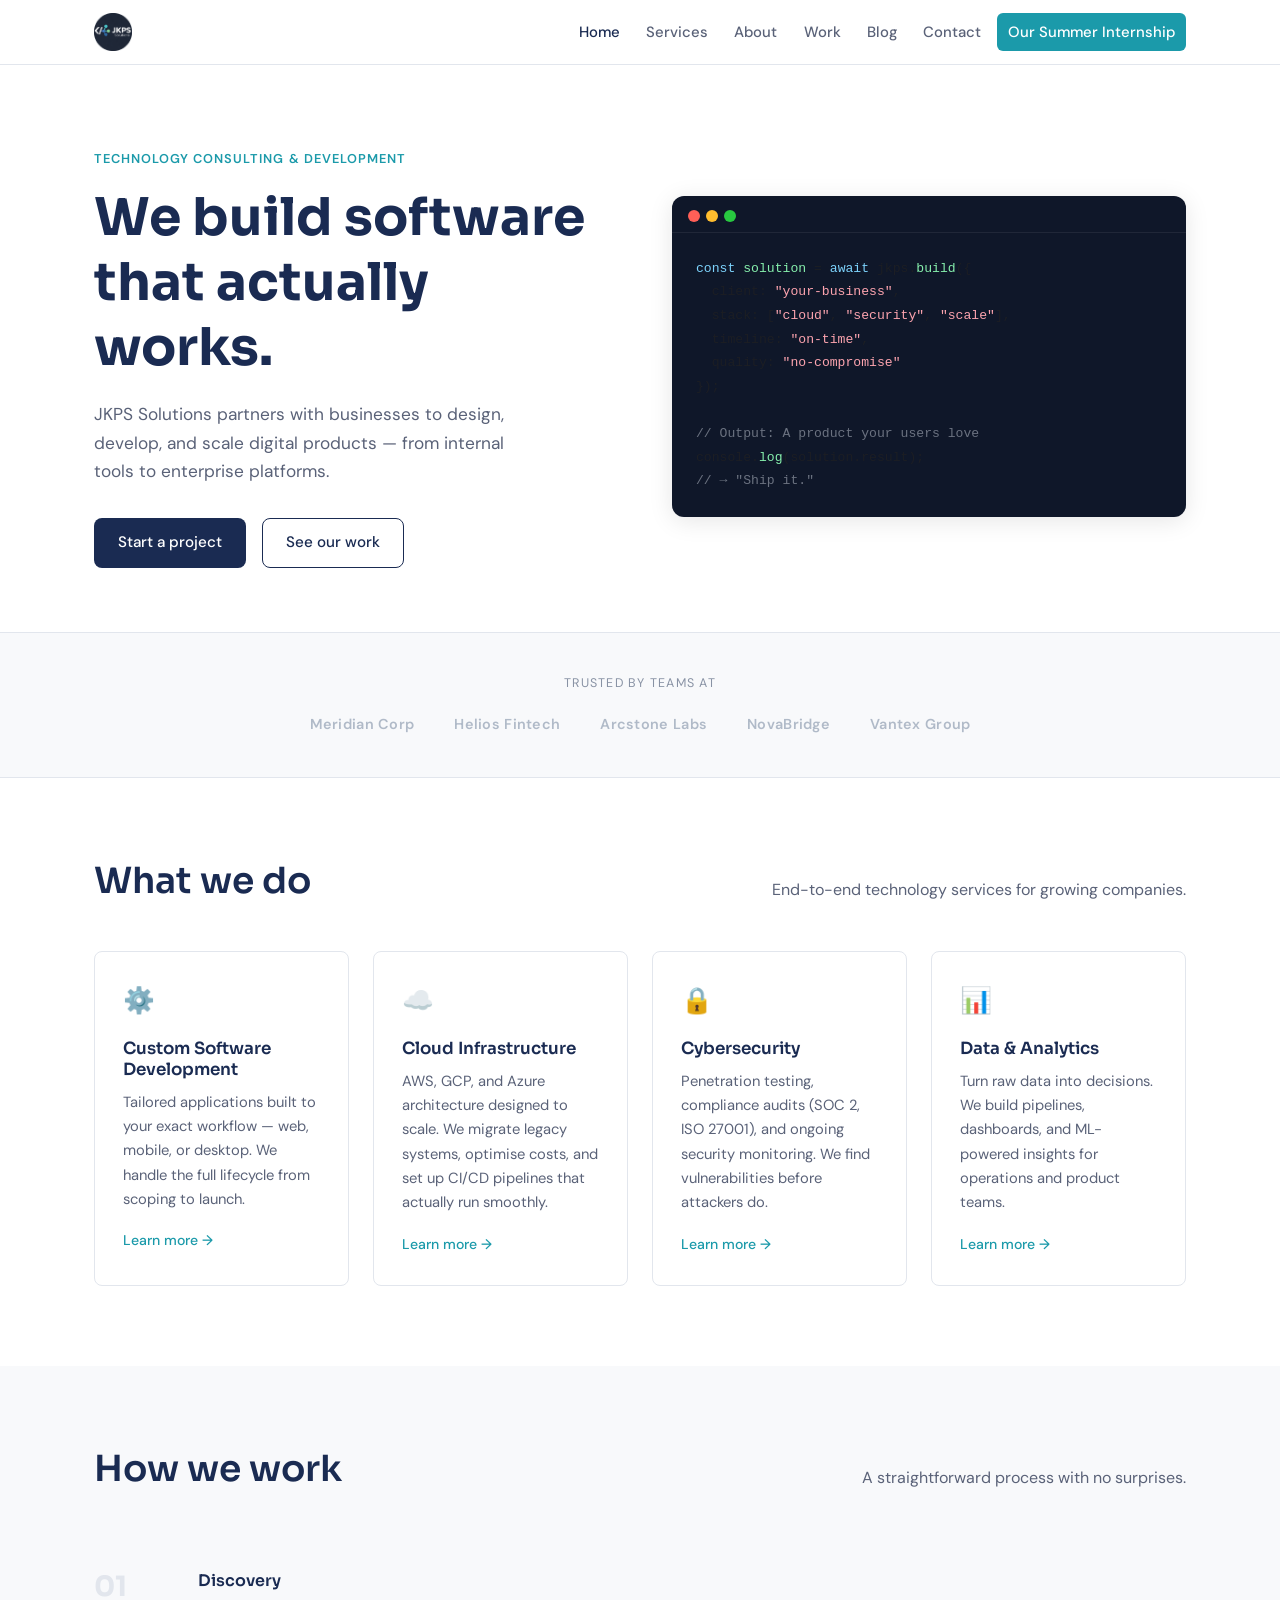
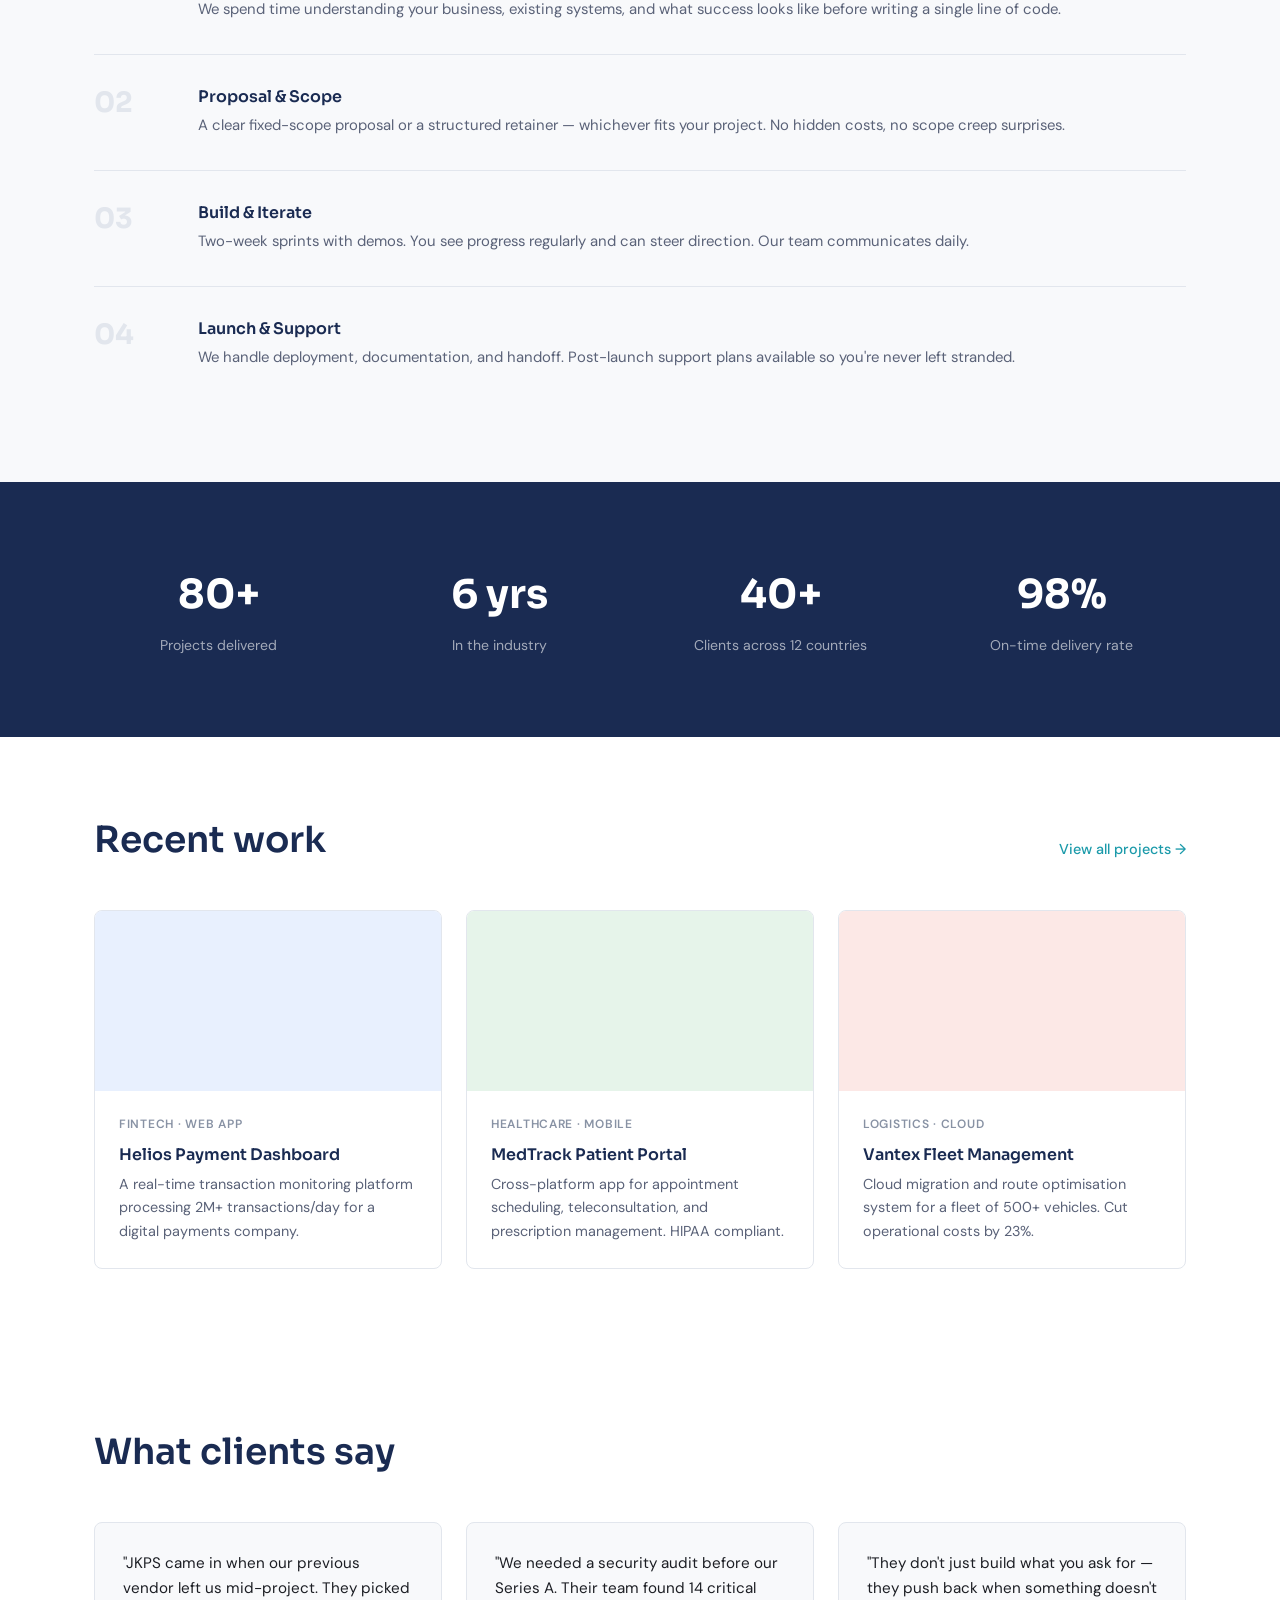
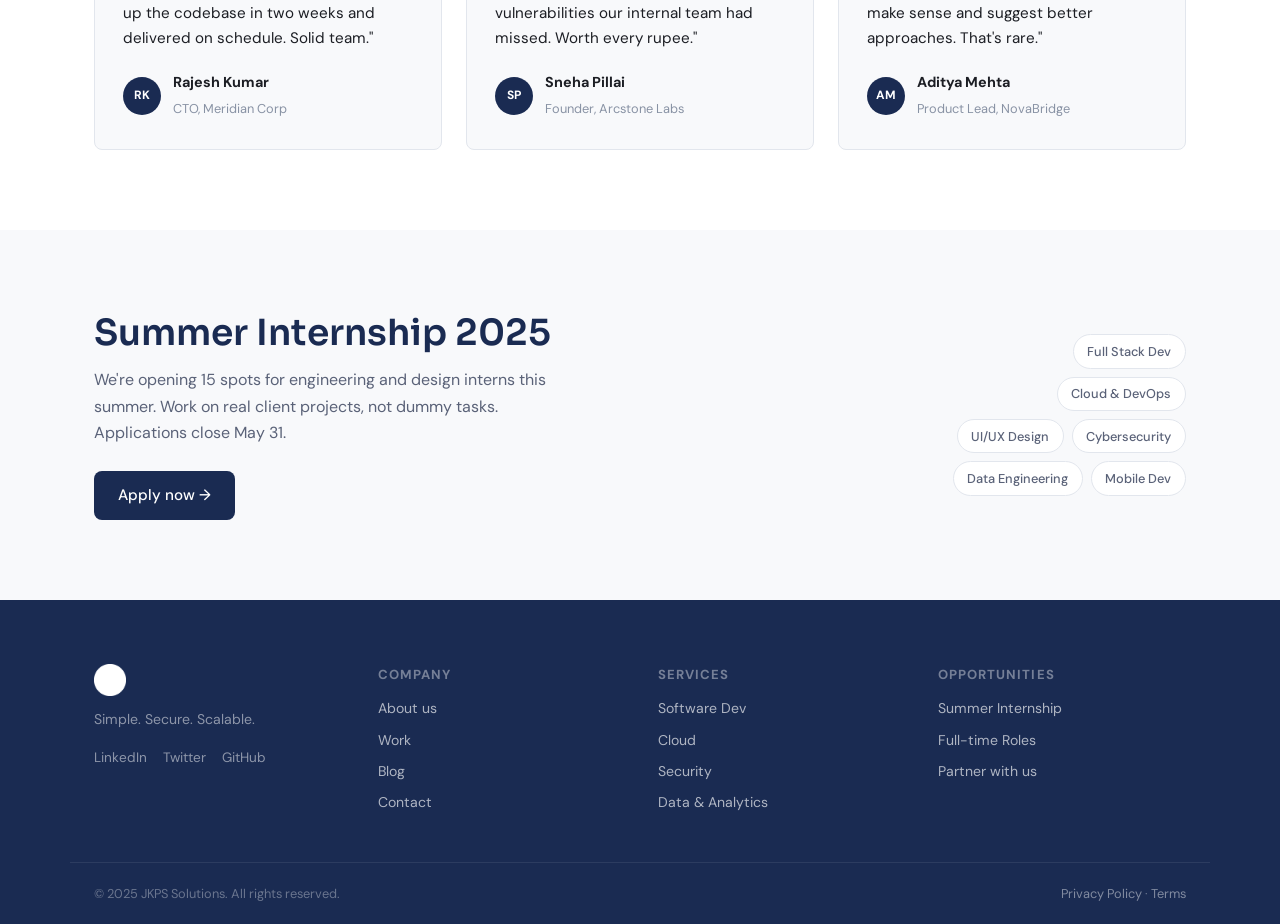
==== index.html @ 593d7657 "Initial commit" ====
<!DOCTYPE html>
<html lang="en">
<head>
  <meta charset="UTF-8" />
  <meta name="viewport" content="width=device-width, initial-scale=1.0"/>
  <title>JKPS Solutions – Simple. Secure. Scalable.</title>
  <meta name="description" content="JKPS Solutions delivers enterprise software, cloud infrastructure, and cybersecurity services for modern businesses."/>
  <link rel="stylesheet" href="css/style.css"/>
  <link rel="preconnect" href="https://fonts.googleapis.com"/>
  <link href="https://fonts.googleapis.com/css2?family=DM+Sans:wght@300;400;500;600&family=Sora:wght@400;600;700&display=swap" rel="stylesheet"/>
</head>
<body>

<!-- NAV -->
<header class="navbar" id="navbar">
  <div class="container nav-inner">
    <a href="index.html" class="logo">
      <img src="assets/logo.png" alt="JKPS Solutions" height="38"/>
    </a>
    <nav class="nav-links" id="navLinks">
      <a href="index.html" class="active">Home</a>
      <a href="services.html">Services</a>
      <a href="about.html">About</a>
      <a href="portfolio.html">Work</a>
      <a href="blog.html">Blog</a>
      <a href="contact.html">Contact</a>
      <a href="https://jkps-solution.onrender.com/" class="btn-internship" target="_blank">Our Summer Internship</a>
    </nav>
    <button class="hamburger" id="hamburger" aria-label="Toggle menu">
      <span></span><span></span><span></span>
    </button>
  </div>
</header>

<!-- HERO -->
<section class="hero">
  <div class="container hero-inner">
    <div class="hero-text">
      <span class="eyebrow">Technology Consulting &amp; Development</span>
      <h1>We build software<br/>that actually works.</h1>
      <p>JKPS Solutions partners with businesses to design, develop, and scale digital products — from internal tools to enterprise platforms.</p>
      <div class="hero-cta">
        <a href="contact.html" class="btn-primary">Start a project</a>
        <a href="portfolio.html" class="btn-ghost">See our work</a>
      </div>
    </div>
    <div class="hero-visual">
      <div class="code-block">
        <div class="cb-bar"><span></span><span></span><span></span></div>
        <pre><code><span class="kw">const</span> <span class="fn">solution</span> = <span class="kw">await</span> jkps.<span class="fn">build</span>({
  client: <span class="str">"your-business"</span>,
  stack: [<span class="str">"cloud"</span>, <span class="str">"security"</span>, <span class="str">"scale"</span>],
  timeline: <span class="str">"on-time"</span>,
  quality: <span class="str">"no-compromise"</span>
});

<span class="cm">// Output: A product your users love</span>
console.<span class="fn">log</span>(solution.result);
<span class="cm">// → "Ship it."</span></code></pre>
      </div>
    </div>
  </div>
</section>

<!-- LOGOS / TRUST -->
<section class="trust-bar">
  <div class="container">
    <p class="trust-label">Trusted by teams at</p>
    <div class="trust-logos">
      <span>Meridian Corp</span>
      <span>Helios Fintech</span>
      <span>Arcstone Labs</span>
      <span>NovaBridge</span>
      <span>Vantex Group</span>
    </div>
  </div>
</section>

<!-- SERVICES OVERVIEW -->
<section class="section services-overview">
  <div class="container">
    <div class="section-header">
      <h2>What we do</h2>
      <p>End-to-end technology services for growing companies.</p>
    </div>
    <div class="services-grid">
      <div class="service-card">
        <div class="svc-icon">⚙️</div>
        <h3>Custom Software Development</h3>
        <p>Tailored applications built to your exact workflow — web, mobile, or desktop. We handle the full lifecycle from scoping to launch.</p>
        <a href="services.html#software">Learn more →</a>
      </div>
      <div class="service-card">
        <div class="svc-icon">☁️</div>
        <h3>Cloud Infrastructure</h3>
        <p>AWS, GCP, and Azure architecture designed to scale. We migrate legacy systems, optimise costs, and set up CI/CD pipelines that actually run smoothly.</p>
        <a href="services.html#cloud">Learn more →</a>
      </div>
      <div class="service-card">
        <div class="svc-icon">🔒</div>
        <h3>Cybersecurity</h3>
        <p>Penetration testing, compliance audits (SOC 2, ISO 27001), and ongoing security monitoring. We find vulnerabilities before attackers do.</p>
        <a href="services.html#security">Learn more →</a>
      </div>
      <div class="service-card">
        <div class="svc-icon">📊</div>
        <h3>Data &amp; Analytics</h3>
        <p>Turn raw data into decisions. We build pipelines, dashboards, and ML-powered insights for operations and product teams.</p>
        <a href="services.html#data">Learn more →</a>
      </div>
    </div>
  </div>
</section>

<!-- HOW WE WORK -->
<section class="section process-section">
  <div class="container">
    <div class="section-header">
      <h2>How we work</h2>
      <p>A straightforward process with no surprises.</p>
    </div>
    <div class="process-steps">
      <div class="step">
        <div class="step-num">01</div>
        <div class="step-body">
          <h4>Discovery</h4>
          <p>We spend time understanding your business, existing systems, and what success looks like before writing a single line of code.</p>
        </div>
      </div>
      <div class="step">
        <div class="step-num">02</div>
        <div class="step-body">
          <h4>Proposal &amp; Scope</h4>
          <p>A clear fixed-scope proposal or a structured retainer — whichever fits your project. No hidden costs, no scope creep surprises.</p>
        </div>
      </div>
      <div class="step">
        <div class="step-num">03</div>
        <div class="step-body">
          <h4>Build &amp; Iterate</h4>
          <p>Two-week sprints with demos. You see progress regularly and can steer direction. Our team communicates daily.</p>
        </div>
      </div>
      <div class="step">
        <div class="step-num">04</div>
        <div class="step-body">
          <h4>Launch &amp; Support</h4>
          <p>We handle deployment, documentation, and handoff. Post-launch support plans available so you're never left stranded.</p>
        </div>
      </div>
    </div>
  </div>
</section>

<!-- STATS -->
<section class="section stats-section">
  <div class="container stats-grid">
    <div class="stat">
      <span class="stat-num">80+</span>
      <span class="stat-label">Projects delivered</span>
    </div>
    <div class="stat">
      <span class="stat-num">6 yrs</span>
      <span class="stat-label">In the industry</span>
    </div>
    <div class="stat">
      <span class="stat-num">40+</span>
      <span class="stat-label">Clients across 12 countries</span>
    </div>
    <div class="stat">
      <span class="stat-num">98%</span>
      <span class="stat-label">On-time delivery rate</span>
    </div>
  </div>
</section>

<!-- FEATURED WORK -->
<section class="section featured-work">
  <div class="container">
    <div class="section-header">
      <h2>Recent work</h2>
      <a href="portfolio.html" class="section-link">View all projects →</a>
    </div>
    <div class="work-grid">
      <div class="work-card">
        <div class="work-img" style="background:#e8f0fe;"></div>
        <div class="work-info">
          <span class="work-tag">Fintech · Web App</span>
          <h4>Helios Payment Dashboard</h4>
          <p>A real-time transaction monitoring platform processing 2M+ transactions/day for a digital payments company.</p>
        </div>
      </div>
      <div class="work-card">
        <div class="work-img" style="background:#e6f4ea;"></div>
        <div class="work-info">
          <span class="work-tag">Healthcare · Mobile</span>
          <h4>MedTrack Patient Portal</h4>
          <p>Cross-platform app for appointment scheduling, teleconsultation, and prescription management. HIPAA compliant.</p>
        </div>
      </div>
      <div class="work-card">
        <div class="work-img" style="background:#fce8e6;"></div>
        <div class="work-info">
          <span class="work-tag">Logistics · Cloud</span>
          <h4>Vantex Fleet Management</h4>
          <p>Cloud migration and route optimisation system for a fleet of 500+ vehicles. Cut operational costs by 23%.</p>
        </div>
      </div>
    </div>
  </div>
</section>

<!-- TESTIMONIALS -->
<section class="section testimonials">
  <div class="container">
    <div class="section-header">
      <h2>What clients say</h2>
    </div>
    <div class="testimonial-grid">
      <div class="testimonial-card">
        <p>"JKPS came in when our previous vendor left us mid-project. They picked up the codebase in two weeks and delivered on schedule. Solid team."</p>
        <div class="testimonial-author">
          <div class="author-avatar">RK</div>
          <div>
            <strong>Rajesh Kumar</strong>
            <span>CTO, Meridian Corp</span>
          </div>
        </div>
      </div>
      <div class="testimonial-card">
        <p>"We needed a security audit before our Series A. Their team found 14 critical vulnerabilities our internal team had missed. Worth every rupee."</p>
        <div class="testimonial-author">
          <div class="author-avatar">SP</div>
          <div>
            <strong>Sneha Pillai</strong>
            <span>Founder, Arcstone Labs</span>
          </div>
        </div>
      </div>
      <div class="testimonial-card">
        <p>"They don't just build what you ask for — they push back when something doesn't make sense and suggest better approaches. That's rare."</p>
        <div class="testimonial-author">
          <div class="author-avatar">AM</div>
          <div>
            <strong>Aditya Mehta</strong>
            <span>Product Lead, NovaBridge</span>
          </div>
        </div>
      </div>
    </div>
  </div>
</section>

<!-- INTERNSHIP CTA -->
<section class="section intern-cta-section">
  <div class="container intern-cta">
    <div class="intern-text">
      <h2>Summer Internship 2025</h2>
      <p>We're opening 15 spots for engineering and design interns this summer. Work on real client projects, not dummy tasks. Applications close May 31.</p>
      <a href="https://jkps-solution.onrender.com/" class="btn-primary" target="_blank">Apply now →</a>
    </div>
    <div class="intern-tags">
      <span>Full Stack Dev</span>
      <span>Cloud & DevOps</span>
      <span>UI/UX Design</span>
      <span>Cybersecurity</span>
      <span>Data Engineering</span>
      <span>Mobile Dev</span>
    </div>
  </div>
</section>

<!-- FOOTER -->
<footer class="footer">
  <div class="container footer-inner">
    <div class="footer-brand">
      <img src="assets/logo.png" alt="JKPS Solutions" height="32"/>
      <p>Simple. Secure. Scalable.</p>
      <div class="social-links">
        <a href="#">LinkedIn</a>
        <a href="#">Twitter</a>
        <a href="#">GitHub</a>
      </div>
    </div>
    <div class="footer-links">
      <div class="footer-col">
        <strong>Company</strong>
        <a href="about.html">About us</a>
        <a href="portfolio.html">Work</a>
        <a href="blog.html">Blog</a>
        <a href="contact.html">Contact</a>
      </div>
      <div class="footer-col">
        <strong>Services</strong>
        <a href="services.html#software">Software Dev</a>
        <a href="services.html#cloud">Cloud</a>
        <a href="services.html#security">Security</a>
        <a href="services.html#data">Data & Analytics</a>
      </div>
      <div class="footer-col">
        <strong>Opportunities</strong>
        <a href="https://jkps-solution.onrender.com/" target="_blank">Summer Internship</a>
        <a href="careers.html">Full-time Roles</a>
        <a href="contact.html">Partner with us</a>
      </div>
    </div>
  </div>
  <div class="container footer-bottom">
    <span>© 2025 JKPS Solutions. All rights reserved.</span>
    <span><a href="privacy.html">Privacy Policy</a> · <a href="terms.html">Terms</a></span>
  </div>
</footer>

<script src="js/main.js"></script>
</body>
</html>
---- css/style.css ----
/* =============================================
   JKPS Solutions – Main Stylesheet
   ============================================= */

:root {
  --navy: #1a2b52;
  --navy-light: #233570;
  --teal: #1b9aaa;
  --teal-light: #22b2c4;
  --green-accent: #3bc67a;
  --text: #1c1e24;
  --text-secondary: #5a6278;
  --text-light: #8892a4;
  --border: #e2e6ed;
  --bg: #ffffff;
  --bg-soft: #f8f9fb;
  --radius: 8px;
  --shadow: 0 2px 12px rgba(0,0,0,0.07);
  --shadow-md: 0 4px 24px rgba(0,0,0,0.1);
}

*, *::before, *::after { box-sizing: border-box; margin: 0; padding: 0; }

html { scroll-behavior: smooth; font-size: 16px; }

body {
  font-family: 'DM Sans', sans-serif;
  color: var(--text);
  background: var(--bg);
  line-height: 1.65;
  -webkit-font-smoothing: antialiased;
}

h1, h2, h3, h4 {
  font-family: 'Sora', sans-serif;
  line-height: 1.25;
  color: var(--navy);
}

h1 { font-size: clamp(2rem, 5vw, 3.25rem); font-weight: 700; }
h2 { font-size: clamp(1.5rem, 3vw, 2.25rem); font-weight: 600; }
h3 { font-size: 1.25rem; font-weight: 600; }
h4 { font-size: 1rem; font-weight: 600; }

p { color: var(--text-secondary); }

a { color: var(--teal); text-decoration: none; }
a:hover { color: var(--navy); }

address { font-style: normal; }

img { max-width: 100%; display: block; }

.container {
  max-width: 1140px;
  margin: 0 auto;
  padding: 0 1.5rem;
}

.section { padding: 5rem 0; }

.section-divider {
  border: none;
  border-top: 1px solid var(--border);
  margin: 0 1.5rem;
}

/* =============================================
   BUTTONS
   ============================================= */
.btn-primary {
  display: inline-block;
  background: var(--navy);
  color: #fff;
  padding: .75rem 1.5rem;
  border-radius: var(--radius);
  font-family: 'DM Sans', sans-serif;
  font-size: .95rem;
  font-weight: 500;
  border: none;
  cursor: pointer;
  transition: background .2s, transform .15s;
}
.btn-primary:hover { background: var(--navy-light); color: #fff; transform: translateY(-1px); }

.btn-ghost {
  display: inline-block;
  border: 1.5px solid var(--navy);
  color: var(--navy);
  padding: .72rem 1.45rem;
  border-radius: var(--radius);
  font-size: .95rem;
  font-weight: 500;
  transition: background .2s, color .2s;
}
.btn-ghost:hover { background: var(--navy); color: #fff; }

.btn-internship {
  display: inline-block;
  background: var(--teal);
  color: #fff !important;
  padding: .55rem 1.1rem;
  border-radius: var(--radius);
  font-size: .88rem;
  font-weight: 600;
  white-space: nowrap;
  transition: background .2s;
}
.btn-internship:hover { background: var(--teal-light); }

/* =============================================
   NAVBAR
   ============================================= */
.navbar {
  position: sticky;
  top: 0;
  z-index: 100;
  background: rgba(255,255,255,0.97);
  border-bottom: 1px solid var(--border);
  backdrop-filter: blur(8px);
}

.nav-inner {
  display: flex;
  align-items: center;
  justify-content: space-between;
  height: 64px;
  gap: 1rem;
}

.logo img { display: block; }

.nav-links {
  display: flex;
  align-items: center;
  gap: .25rem;
}

.nav-links a {
  color: var(--text-secondary);
  font-size: .93rem;
  font-weight: 500;
  padding: .4rem .7rem;
  border-radius: 6px;
  transition: color .15s, background .15s;
}
.nav-links a:hover { color: var(--navy); background: var(--bg-soft); }
.nav-links a.active { color: var(--navy); }

.hamburger {
  display: none;
  flex-direction: column;
  gap: 5px;
  background: none;
  border: none;
  cursor: pointer;
  padding: .5rem;
}
.hamburger span {
  display: block;
  width: 22px;
  height: 2px;
  background: var(--navy);
  border-radius: 2px;
  transition: all .25s;
}

/* =============================================
   HERO
   ============================================= */
.hero {
  padding: 5rem 0 4rem;
  background: var(--bg);
}

.hero-inner {
  display: grid;
  grid-template-columns: 1fr 1fr;
  gap: 4rem;
  align-items: center;
}

.hero-text { }

.eyebrow {
  display: inline-block;
  font-size: .8rem;
  font-weight: 600;
  letter-spacing: .08em;
  text-transform: uppercase;
  color: var(--teal);
  margin-bottom: 1rem;
}

.hero-text h1 { margin-bottom: 1.25rem; }

.hero-text p {
  font-size: 1.08rem;
  max-width: 440px;
  margin-bottom: 2rem;
}

.hero-cta { display: flex; gap: 1rem; flex-wrap: wrap; }

/* Code block */
.code-block {
  background: #0f1729;
  border-radius: 12px;
  overflow: hidden;
  box-shadow: var(--shadow-md);
}
.cb-bar {
  display: flex;
  gap: 6px;
  padding: .9rem 1rem .6rem;
  border-bottom: 1px solid rgba(255,255,255,.07);
}
.cb-bar span {
  width: 12px;
  height: 12px;
  border-radius: 50%;
  background: #3c3c3c;
}
.cb-bar span:first-child { background: #ff5f57; }
.cb-bar span:nth-child(2) { background: #ffbd2e; }
.cb-bar span:nth-child(3) { background: #28c840; }
.code-block pre {
  padding: 1.5rem;
  font-family: 'Fira Code', 'Courier New', monospace;
  font-size: .82rem;
  line-height: 1.8;
  overflow-x: auto;
}
.code-block code { display: block; white-space: pre; }
.kw { color: #7dd3fc; }
.fn { color: #86efac; }
.str { color: #fda4af; }
.cm { color: #6b7280; }

/* =============================================
   TRUST BAR
   ============================================= */
.trust-bar {
  padding: 2.5rem 0;
  border-top: 1px solid var(--border);
  border-bottom: 1px solid var(--border);
  background: var(--bg-soft);
}
.trust-label {
  font-size: .78rem;
  text-transform: uppercase;
  letter-spacing: .1em;
  color: var(--text-light);
  margin-bottom: 1.25rem;
  text-align: center;
}
.trust-logos {
  display: flex;
  justify-content: center;
  flex-wrap: wrap;
  gap: 2.5rem;
}
.trust-logos span {
  font-size: .9rem;
  font-weight: 600;
  color: #b0bac8;
  letter-spacing: .02em;
}

/* =============================================
   SECTION HEADERS
   ============================================= */
.section-header {
  display: flex;
  justify-content: space-between;
  align-items: flex-end;
  margin-bottom: 3rem;
  flex-wrap: wrap;
  gap: 1rem;
}
.section-header h2 { }
.section-header p { color: var(--text-secondary); max-width: 420px; }
.section-link { font-size: .9rem; font-weight: 500; color: var(--teal); white-space: nowrap; }

/* =============================================
   SERVICES GRID
   ============================================= */
.services-grid {
  display: grid;
  grid-template-columns: repeat(auto-fit, minmax(240px, 1fr));
  gap: 1.5rem;
}

.service-card {
  border: 1px solid var(--border);
  border-radius: var(--radius);
  padding: 1.75rem;
  transition: box-shadow .2s, transform .2s;
}
.service-card:hover { box-shadow: var(--shadow-md); transform: translateY(-2px); }

.svc-icon { font-size: 1.6rem; margin-bottom: 1rem; }
.service-card h3 { margin-bottom: .6rem; font-size: 1.05rem; }
.service-card p { font-size: .92rem; margin-bottom: 1rem; }
.service-card a { font-size: .88rem; font-weight: 500; color: var(--teal); }

/* =============================================
   PROCESS
   ============================================= */
.process-section { background: var(--bg-soft); }
.process-steps { display: flex; flex-direction: column; gap: 0; }
.step {
  display: grid;
  grid-template-columns: 80px 1fr;
  gap: 1.5rem;
  padding: 2rem 0;
  border-bottom: 1px solid var(--border);
}
.step:last-child { border-bottom: none; }
.step-num {
  font-family: 'Sora', sans-serif;
  font-size: 1.75rem;
  font-weight: 700;
  color: var(--border);
  line-height: 1;
  padding-top: .15rem;
}
.step-body h4 { margin-bottom: .4rem; }
.step-body p { font-size: .93rem; }

/* =============================================
   STATS
   ============================================= */
.stats-section { background: var(--navy); }
.stats-grid {
  display: grid;
  grid-template-columns: repeat(auto-fit, minmax(180px, 1fr));
  gap: 2rem;
  text-align: center;
}
.stat { display: flex; flex-direction: column; gap: .4rem; }
.stat-num {
  font-family: 'Sora', sans-serif;
  font-size: 2.5rem;
  font-weight: 700;
  color: #fff;
}
.stat-label { font-size: .88rem; color: rgba(255,255,255,.6); }

/* =============================================
   WORK CARDS
   ============================================= */
.work-grid {
  display: grid;
  grid-template-columns: repeat(auto-fit, minmax(280px, 1fr));
  gap: 1.5rem;
}
.work-card {
  border: 1px solid var(--border);
  border-radius: var(--radius);
  overflow: hidden;
  transition: box-shadow .2s;
}
.work-card:hover { box-shadow: var(--shadow-md); }
.work-img { height: 180px; }
.work-info { padding: 1.5rem; }
.work-tag {
  font-size: .75rem;
  font-weight: 600;
  text-transform: uppercase;
  letter-spacing: .06em;
  color: var(--text-light);
  display: block;
  margin-bottom: .6rem;
}
.work-info h4 { margin-bottom: .5rem; }
.work-info p { font-size: .9rem; }

/* =============================================
   TESTIMONIALS
   ============================================= */
.testimonial-grid {
  display: grid;
  grid-template-columns: repeat(auto-fit, minmax(260px, 1fr));
  gap: 1.5rem;
}
.testimonial-card {
  background: var(--bg-soft);
  border: 1px solid var(--border);
  border-radius: var(--radius);
  padding: 1.75rem;
}
.testimonial-card p { font-size: .95rem; margin-bottom: 1.25rem; color: var(--text); }
.testimonial-author { display: flex; align-items: center; gap: .75rem; }
.author-avatar {
  width: 38px; height: 38px;
  border-radius: 50%;
  background: var(--navy);
  color: #fff;
  font-size: .75rem;
  font-weight: 700;
  display: flex;
  align-items: center;
  justify-content: center;
  flex-shrink: 0;
}
.author-avatar.small { width: 30px; height: 30px; font-size: .68rem; }
.testimonial-author strong { display: block; font-size: .9rem; }
.testimonial-author span { font-size: .8rem; color: var(--text-light); }

/* =============================================
   INTERNSHIP CTA
   ============================================= */
.intern-cta-section { background: var(--bg-soft); }
.intern-cta {
  display: grid;
  grid-template-columns: 1fr auto;
  gap: 3rem;
  align-items: center;
}
.intern-text h2 { margin-bottom: .75rem; }
.intern-text p { margin-bottom: 1.5rem; max-width: 480px; }
.intern-tags {
  display: flex;
  flex-wrap: wrap;
  gap: .5rem;
  justify-content: flex-end;
  max-width: 240px;
}
.intern-tags span {
  background: white;
  border: 1px solid var(--border);
  border-radius: 20px;
  padding: .35rem .85rem;
  font-size: .8rem;
  font-weight: 500;
  color: var(--text-secondary);
}

/* =============================================
   FOOTER
   ============================================= */
.footer { background: var(--navy); color: rgba(255,255,255,.7); margin-top: 0; }
.footer-inner {
  display: grid;
  grid-template-columns: 220px 1fr;
  gap: 4rem;
  padding: 4rem 1.5rem 3rem;
}
.footer-brand p { font-size: .88rem; margin: .75rem 0 1rem; color: rgba(255,255,255,.5); }
.footer-brand img { filter: brightness(10); }
.social-links { display: flex; gap: 1rem; }
.social-links a { font-size: .85rem; color: rgba(255,255,255,.5); transition: color .15s; }
.social-links a:hover { color: #fff; }

.footer-links { display: grid; grid-template-columns: repeat(3, 1fr); gap: 2rem; }
.footer-col { display: flex; flex-direction: column; gap: .5rem; }
.footer-col strong { font-size: .82rem; text-transform: uppercase; letter-spacing: .08em; color: rgba(255,255,255,.4); margin-bottom: .25rem; }
.footer-col a { font-size: .88rem; color: rgba(255,255,255,.65); transition: color .15s; }
.footer-col a:hover { color: #fff; }

.footer-bottom {
  display: flex;
  justify-content: space-between;
  align-items: center;
  flex-wrap: wrap;
  gap: .5rem;
  padding: 1.25rem 1.5rem;
  border-top: 1px solid rgba(255,255,255,.08);
  font-size: .8rem;
  color: rgba(255,255,255,.35);
}
.footer-bottom a { color: rgba(255,255,255,.45); transition: color .15s; }
.footer-bottom a:hover { color: #fff; }

/* =============================================
   PAGE HERO
   ============================================= */
.page-hero {
  padding: 4rem 0 3rem;
  border-bottom: 1px solid var(--border);
}
.page-hero h1 { margin: .5rem 0 1rem; }
.page-hero p { font-size: 1.05rem; max-width: 520px; }

/* =============================================
   SERVICES DETAIL PAGE
   ============================================= */
.svc-detail {
  display: grid;
  grid-template-columns: 1fr 1fr;
  gap: 4rem;
  align-items: center;
}
.svc-detail-reverse { direction: rtl; }
.svc-detail-reverse > * { direction: ltr; }

.svc-tag {
  display: inline-block;
  background: #eef7ff;
  color: var(--teal);
  font-size: .75rem;
  font-weight: 700;
  text-transform: uppercase;
  letter-spacing: .08em;
  padding: .25rem .65rem;
  border-radius: 4px;
  margin-bottom: .75rem;
}
.svc-detail-text h2 { margin: .5rem 0 1rem; }
.svc-detail-text p { margin-bottom: 1rem; }
.svc-list { margin: 1.25rem 0 1.75rem 1.2rem; display: flex; flex-direction: column; gap: .45rem; }
.svc-list li { font-size: .93rem; color: var(--text-secondary); }

.svc-visual-box {
  background: var(--bg-soft);
  border: 1px solid var(--border);
  border-radius: 12px;
  padding: 2rem;
  min-height: 240px;
  display: flex;
  align-items: center;
  justify-content: center;
}

.tech-stack-grid {
  display: grid;
  grid-template-columns: repeat(3, 1fr);
  gap: .6rem;
  width: 100%;
}
.tech-stack-grid span {
  background: white;
  border: 1px solid var(--border);
  border-radius: 6px;
  padding: .6rem;
  text-align: center;
  font-size: .82rem;
  font-weight: 500;
  color: var(--text-secondary);
}

.cloud-diagram {
  display: flex;
  flex-direction: column;
  align-items: center;
  gap: 1rem;
  width: 100%;
}
.cd-row { display: flex; gap: 1rem; }
.cd-node {
  background: white;
  border: 1.5px solid var(--border);
  border-radius: 8px;
  padding: .6rem 1.1rem;
  font-size: .82rem;
  font-weight: 500;
  color: var(--navy);
  text-align: center;
}
.cd-top, .cd-bottom { border-color: var(--teal); }

.security-items { display: flex; flex-direction: column; gap: .65rem; width: 100%; }
.sec-item { display: flex; align-items: center; gap: .6rem; font-size: .85rem; color: var(--text-secondary); }
.sec-dot { width: 8px; height: 8px; border-radius: 50%; flex-shrink: 0; }
.sec-dot.green { background: #22c55e; }
.sec-dot.amber { background: #f59e0b; }
.sec-dot.red { background: #ef4444; }

.data-bars {
  display: flex;
  align-items: flex-end;
  gap: .75rem;
  height: 160px;
  width: 100%;
  padding-bottom: 1.5rem;
}
.bar {
  flex: 1;
  background: var(--teal);
  border-radius: 4px 4px 0 0;
  display: flex;
  align-items: flex-end;
  justify-content: center;
  padding-bottom: -1.5rem;
  position: relative;
  opacity: .8;
}
.bar span {
  position: absolute;
  bottom: -1.4rem;
  font-size: .75rem;
  color: var(--text-light);
  font-weight: 600;
}

/* =============================================
   ABOUT PAGE
   ============================================= */
.about-story {
  display: grid;
  grid-template-columns: 1fr 1fr;
  gap: 4rem;
}
.about-text h2 { margin-bottom: 1.25rem; }
.about-text p { margin-bottom: 1rem; }
.about-values h3 { margin-bottom: 1.5rem; color: var(--navy); }
.value-item { margin-bottom: 1.75rem; }
.value-item h4 { margin-bottom: .4rem; color: var(--navy); }
.value-item p { font-size: .93rem; }

.team-section { background: var(--bg-soft); }
.team-grid {
  display: grid;
  grid-template-columns: repeat(auto-fit, minmax(220px, 1fr));
  gap: 1.5rem;
}
.team-card {
  background: white;
  border: 1px solid var(--border);
  border-radius: var(--radius);
  padding: 1.75rem;
}
.team-avatar {
  width: 52px; height: 52px;
  border-radius: 50%;
  font-family: 'Sora', sans-serif;
  font-weight: 700;
  font-size: .95rem;
  color: var(--navy);
  display: flex;
  align-items: center;
  justify-content: center;
  margin-bottom: 1rem;
}
.team-card h4 { margin-bottom: .2rem; }
.team-card span { font-size: .8rem; color: var(--text-light); display: block; margin-bottom: .75rem; }
.team-card p { font-size: .88rem; }

/* =============================================
   PORTFOLIO PAGE
   ============================================= */
.portfolio-filter {
  display: flex;
  gap: .5rem;
  flex-wrap: wrap;
  margin-bottom: 2.5rem;
}
.filter-btn {
  background: none;
  border: 1px solid var(--border);
  border-radius: 20px;
  padding: .35rem .9rem;
  font-family: 'DM Sans', sans-serif;
  font-size: .85rem;
  cursor: pointer;
  color: var(--text-secondary);
  transition: all .15s;
}
.filter-btn:hover, .filter-btn.active {
  background: var(--navy);
  border-color: var(--navy);
  color: white;
}

.portfolio-grid {
  display: grid;
  grid-template-columns: repeat(auto-fit, minmax(300px, 1fr));
  gap: 1.75rem;
}
.portfolio-item {
  border: 1px solid var(--border);
  border-radius: var(--radius);
  overflow: hidden;
  transition: box-shadow .2s, transform .2s;
}
.portfolio-item:hover { box-shadow: var(--shadow-md); transform: translateY(-2px); }
.pi-image { height: 180px; }
.pi-content { padding: 1.5rem; }
.pi-meta { display: flex; justify-content: space-between; align-items: center; margin-bottom: .6rem; }
.pi-year { font-size: .78rem; color: var(--text-light); }
.pi-content h3 { margin-bottom: .5rem; font-size: 1.05rem; }
.pi-content p { font-size: .88rem; margin-bottom: 1rem; }
.pi-outcomes { display: flex; gap: .75rem; flex-wrap: wrap; }
.pi-outcomes span {
  background: var(--bg-soft);
  border: 1px solid var(--border);
  border-radius: 20px;
  padding: .2rem .7rem;
  font-size: .78rem;
  font-weight: 500;
  color: var(--text-secondary);
}

/* =============================================
   BLOG PAGE
   ============================================= */
.blog-layout {
  display: grid;
  grid-template-columns: 1fr 300px;
  gap: 3.5rem;
  align-items: start;
}
.blog-card-featured {
  border: 1px solid var(--border);
  border-radius: var(--radius);
  overflow: hidden;
  margin-bottom: 2rem;
}
.blog-img { }
.blog-card-body { padding: 1.5rem; }
.blog-card-body h2 a, .blog-card-body h3 a { color: var(--navy); }
.blog-card-body h2 a:hover, .blog-card-body h3 a:hover { color: var(--teal); }
.blog-meta { display: flex; align-items: center; gap: .75rem; margin-bottom: .6rem; }
.blog-tag {
  background: #eef7ff;
  color: var(--teal);
  font-size: .72rem;
  font-weight: 700;
  text-transform: uppercase;
  letter-spacing: .06em;
  padding: .15rem .55rem;
  border-radius: 4px;
}
.blog-date { font-size: .8rem; color: var(--text-light); }
.blog-card-body p { font-size: .92rem; margin: .5rem 0 1rem; }
.blog-author { display: flex; align-items: center; gap: .6rem; }
.blog-author span { font-size: .82rem; color: var(--text-light); }

.blog-grid {
  display: grid;
  grid-template-columns: repeat(2, 1fr);
  gap: 1.25rem;
}
.blog-grid .blog-card {
  border: 1px solid var(--border);
  border-radius: var(--radius);
  transition: box-shadow .2s;
}
.blog-grid .blog-card:hover { box-shadow: var(--shadow); }
.blog-grid .blog-card-body { padding: 1.25rem; }

.blog-sidebar { position: sticky; top: 80px; }
.sidebar-widget {
  border: 1px solid var(--border);
  border-radius: var(--radius);
  padding: 1.25rem;
  margin-bottom: 1.25rem;
}
.sidebar-widget h4 { margin-bottom: .75rem; font-size: .95rem; }
.sidebar-widget p { font-size: .88rem; }
.topic-tags { display: flex; flex-wrap: wrap; gap: .4rem; }
.topic-tags a {
  background: var(--bg-soft);
  border: 1px solid var(--border);
  border-radius: 20px;
  padding: .3rem .75rem;
  font-size: .8rem;
  color: var(--text-secondary);
  font-weight: 500;
}
.topic-tags a:hover { background: var(--navy); color: white; border-color: var(--navy); }
.sidebar-form input {
  width: 100%;
  border: 1px solid var(--border);
  border-radius: var(--radius);
  padding: .65rem .9rem;
  font-family: 'DM Sans', sans-serif;
  font-size: .88rem;
  outline: none;
}
.sidebar-form input:focus { border-color: var(--teal); }

/* =============================================
   CONTACT PAGE
   ============================================= */
.contact-layout {
  display: grid;
  grid-template-columns: 1fr 340px;
  gap: 4rem;
  align-items: start;
}
.contact-form-wrap h2 { margin-bottom: .5rem; }
.contact-form { display: flex; flex-direction: column; gap: 1.1rem; }
.form-row { display: grid; grid-template-columns: 1fr 1fr; gap: 1rem; }
.form-group { display: flex; flex-direction: column; gap: .4rem; }
.form-group label { font-size: .85rem; font-weight: 500; color: var(--text); }
.form-group input, .form-group select, .form-group textarea {
  border: 1px solid var(--border);
  border-radius: var(--radius);
  padding: .7rem 1rem;
  font-family: 'DM Sans', sans-serif;
  font-size: .93rem;
  color: var(--text);
  outline: none;
  transition: border-color .15s;
  background: white;
}
.form-group input:focus, .form-group select:focus, .form-group textarea:focus {
  border-color: var(--teal);
}
.form-group textarea { resize: vertical; }
.form-success { padding: 2rem; background: var(--bg-soft); border: 1px solid var(--border); border-radius: var(--radius); }
.form-success h3 { margin-bottom: .5rem; }

.contact-info h3 { margin-bottom: 1.5rem; }
.contact-detail { margin-bottom: 1.5rem; }
.contact-detail strong { display: block; font-size: .82rem; text-transform: uppercase; letter-spacing: .07em; color: var(--text-light); margin-bottom: .3rem; }
.contact-detail a, .contact-detail p, .contact-detail address { font-size: .93rem; color: var(--text-secondary); line-height: 1.7; }
.contact-note {
  margin-top: 2rem;
  padding: 1.25rem;
  background: #eef7ff;
  border-radius: var(--radius);
  border: 1px solid #bde3f7;
}
.contact-note h4 { margin-bottom: .4rem; }
.contact-note p { font-size: .88rem; margin-bottom: .75rem; }

/* =============================================
   CAREERS PAGE
   ============================================= */
.careers-intro { margin-bottom: 3rem; }
.careers-intro h2 { margin-bottom: 1rem; }
.careers-intro p { margin-bottom: 1rem; }
.benefits-grid {
  display: grid;
  grid-template-columns: repeat(2, 1fr);
  gap: 1.5rem;
  margin-bottom: 3rem;
}
.benefit {
  padding: 1.5rem;
  border: 1px solid var(--border);
  border-radius: var(--radius);
  background: var(--bg);
}
.benefit h4 { margin-bottom: .4rem; }
.benefit p { font-size: .9rem; }

.job-listings { display: flex; flex-direction: column; gap: .75rem; margin-bottom: 2.5rem; }
.job-card {
  display: flex;
  justify-content: space-between;
  align-items: center;
  padding: 1.25rem 1.5rem;
  border: 1px solid var(--border);
  border-radius: var(--radius);
  gap: 1rem;
  background: white;
}
.job-info h4 { margin-bottom: .35rem; }
.job-tags { display: flex; gap: .5rem; flex-wrap: wrap; }
.job-tags span {
  background: var(--bg-soft);
  border: 1px solid var(--border);
  border-radius: 20px;
  padding: .2rem .65rem;
  font-size: .77rem;
  color: var(--text-secondary);
}
.intern-cta-card {
  background: #eef7ff;
  border: 1px solid #bde3f7;
  border-radius: var(--radius);
  padding: 2rem;
}
.intern-cta-card h3 { margin-bottom: .5rem; }
.intern-cta-card p { margin-bottom: 1.25rem; }

/* =============================================
   RESPONSIVE
   ============================================= */
@media (max-width: 900px) {
  .hero-inner { grid-template-columns: 1fr; gap: 2.5rem; }
  .hero-visual { display: none; }
  .svc-detail { grid-template-columns: 1fr; gap: 2rem; }
  .svc-detail-reverse { direction: ltr; }
  .svc-detail-visual { order: -1; }
  .about-story { grid-template-columns: 1fr; gap: 2.5rem; }
  .blog-layout { grid-template-columns: 1fr; }
  .blog-sidebar { position: static; }
  .contact-layout { grid-template-columns: 1fr; }
  .intern-cta { grid-template-columns: 1fr; }
  .intern-tags { justify-content: flex-start; max-width: 100%; }
  .footer-inner { grid-template-columns: 1fr; gap: 2rem; }
  .footer-links { grid-template-columns: repeat(2, 1fr); }
}

@media (max-width: 680px) {
  .nav-links {
    display: none;
    position: fixed;
    top: 64px;
    left: 0; right: 0;
    background: white;
    border-bottom: 1px solid var(--border);
    flex-direction: column;
    padding: 1rem 1.5rem 1.5rem;
    gap: .25rem;
    z-index: 99;
  }
  .nav-links.open { display: flex; }
  .hamburger { display: flex; }
  .blog-grid { grid-template-columns: 1fr; }
  .form-row { grid-template-columns: 1fr; }
  .benefits-grid { grid-template-columns: 1fr; }
  .footer-links { grid-template-columns: 1fr; }
  .footer-bottom { flex-direction: column; text-align: center; }
  .section-header { flex-direction: column; align-items: flex-start; }
  .trust-logos { gap: 1.5rem; }
  .process-steps .step { grid-template-columns: 56px 1fr; gap: 1rem; }
}
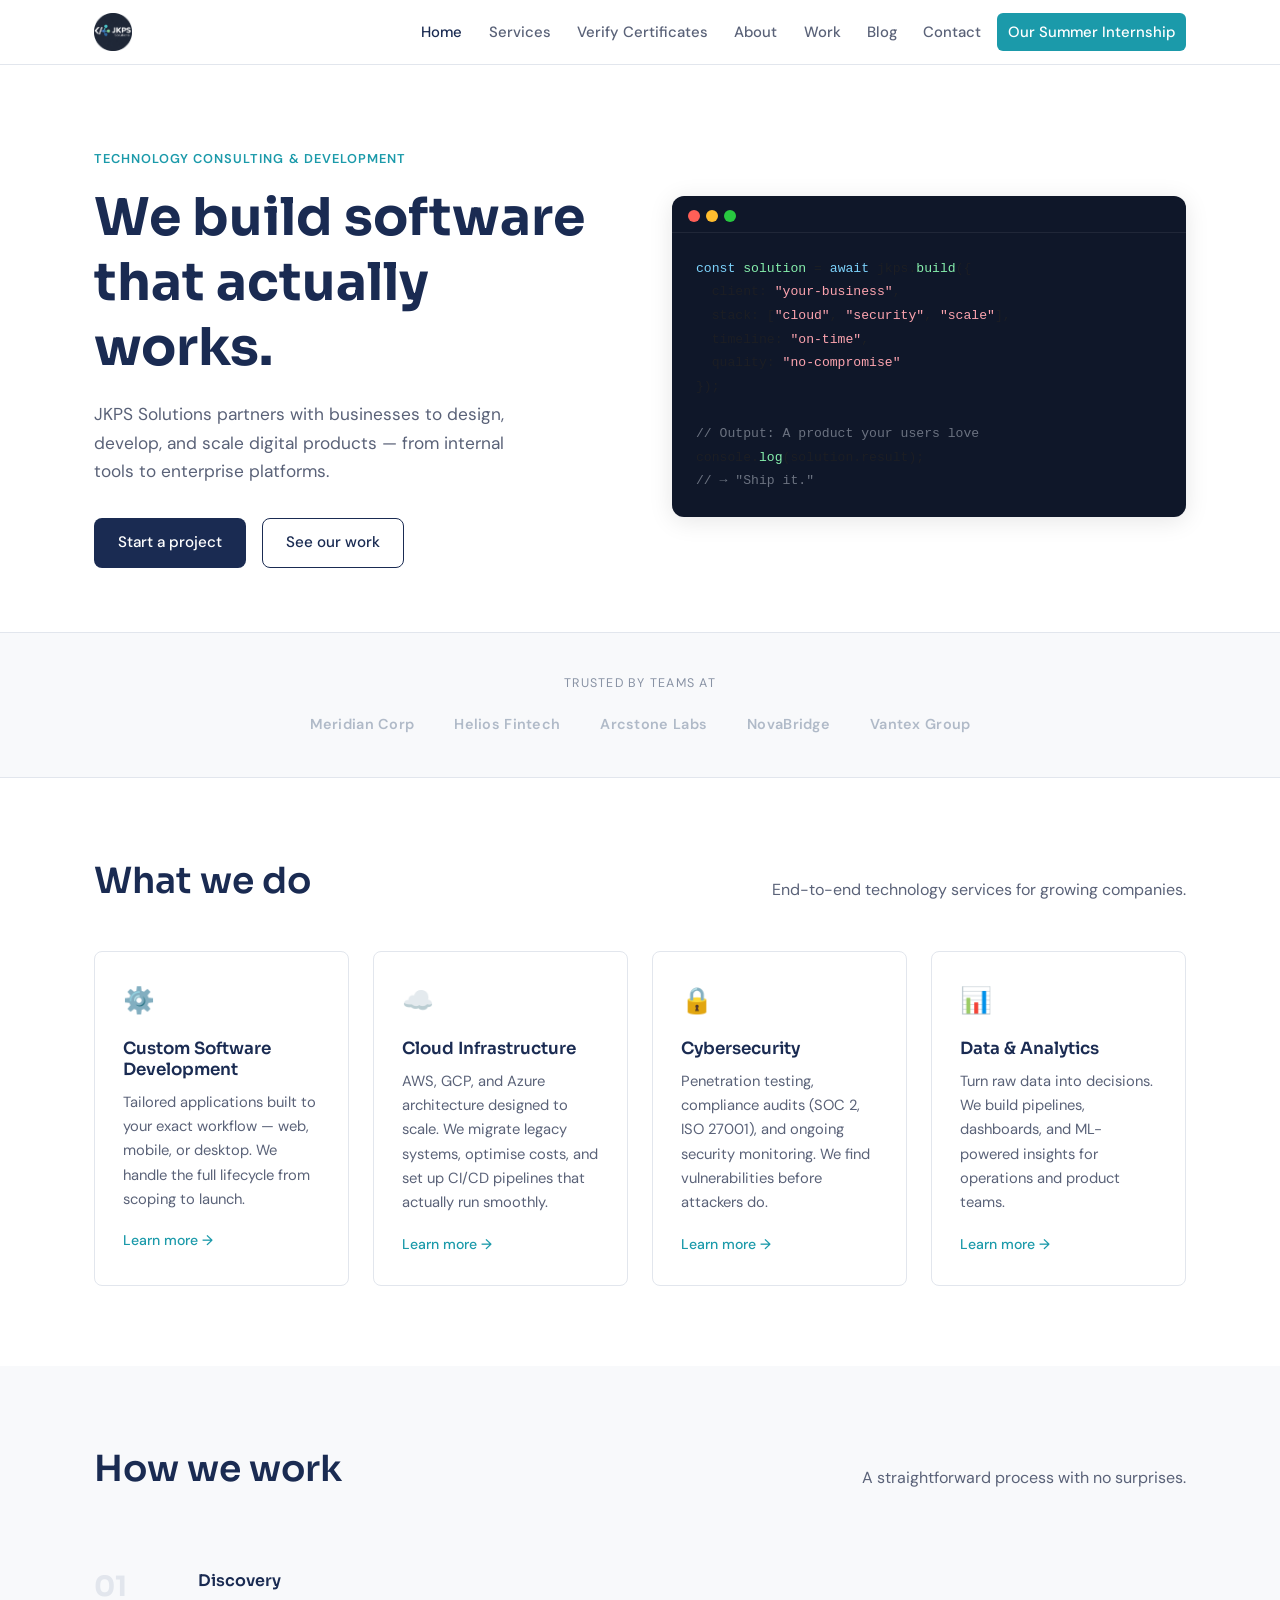
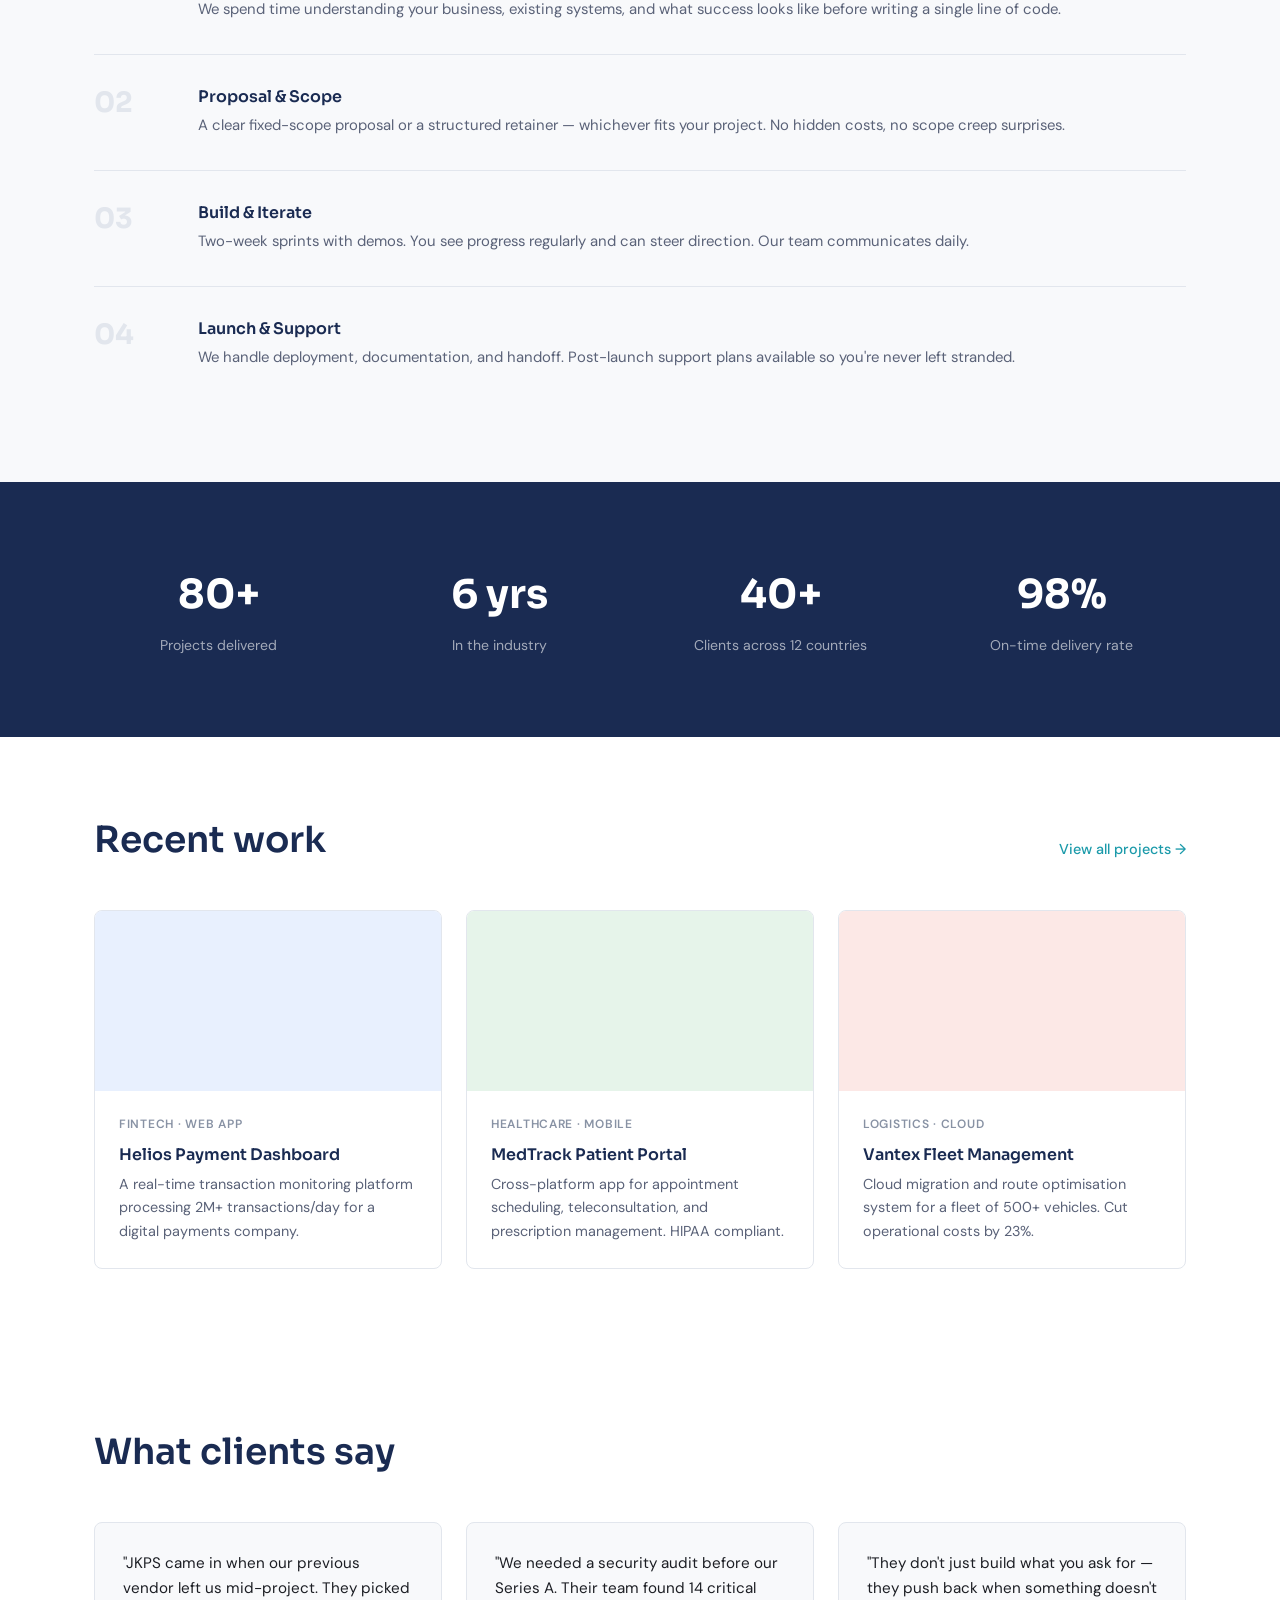
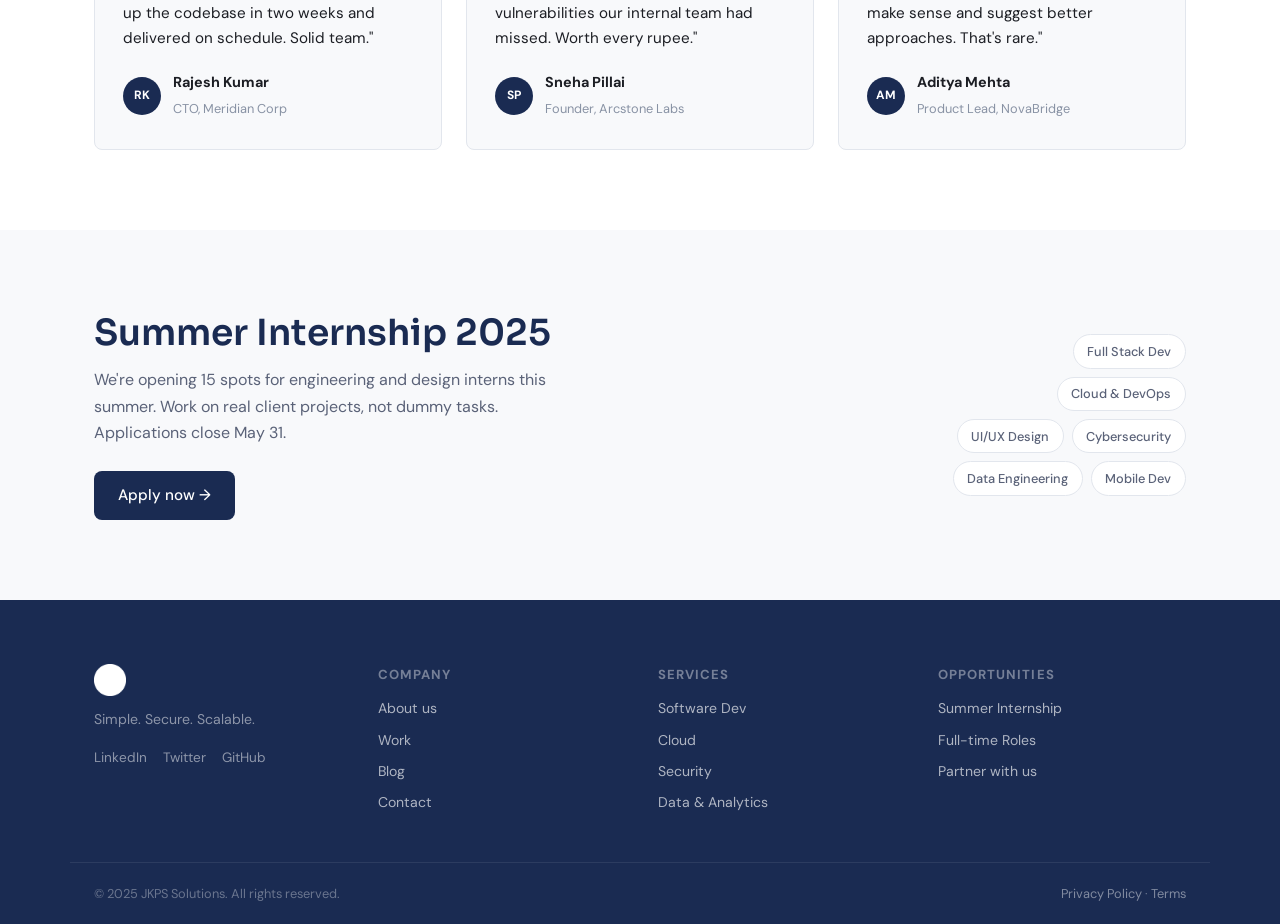
==== commit c9c315d6: "Update index.html" ====
--- a/index.html
+++ b/index.html
@@ -20,6 +20,7 @@
     <nav class="nav-links" id="navLinks">
       <a href="index.html" class="active">Home</a>
       <a href="services.html">Services</a>
+      <a href="verify.html">Verify Certificates</a>
       <a href="about.html">About</a>
       <a href="portfolio.html">Work</a>
       <a href="blog.html">Blog</a>
--- a/css/style.css
+++ b/css/style.css
@@ -911,3 +911,279 @@
   .trust-logos { gap: 1.5rem; }
   .process-steps .step { grid-template-columns: 56px 1fr; gap: 1rem; }
 }
+/* =============================================
+   Certificate Verification – verify-additions.css
+   Append this block to the bottom of css/style.css
+   ============================================= */
+
+/* Layout */
+.verify-layout {
+  display: grid;
+  grid-template-columns: 1fr 300px;
+  gap: 3.5rem;
+  align-items: start;
+}
+
+/* Left panel */
+.verify-panel { }
+
+.verify-form-wrap {
+  margin-bottom: 2rem;
+}
+
+.verify-form-wrap h2 {
+  margin-bottom: .4rem;
+}
+
+.verify-input-row {
+  display: flex;
+  gap: .75rem;
+  margin-bottom: .6rem;
+}
+
+.verify-input-row input {
+  flex: 1;
+  border: 1.5px solid var(--border);
+  border-radius: var(--radius);
+  padding: .75rem 1rem;
+  font-family: 'Sora', sans-serif;
+  font-size: 1.15rem;
+  font-weight: 600;
+  letter-spacing: .1em;
+  color: var(--navy);
+  outline: none;
+  text-transform: uppercase;
+  transition: border-color .15s;
+}
+
+.verify-input-row input:focus {
+  border-color: var(--teal);
+}
+
+.verify-input-row input::placeholder {
+  font-family: 'DM Sans', sans-serif;
+  font-size: .92rem;
+  font-weight: 400;
+  letter-spacing: normal;
+  color: #b0bac8;
+  text-transform: none;
+}
+
+.input-hint {
+  font-size: .8rem;
+  color: var(--text-light);
+}
+
+/* Result cards */
+.cert-result {
+  border-radius: var(--radius);
+  border: 1px solid var(--border);
+  overflow: hidden;
+  margin-top: .25rem;
+}
+
+.result-header {
+  display: flex;
+  align-items: flex-start;
+  gap: 1rem;
+  padding: 1.4rem 1.5rem;
+}
+
+.result-header h3 {
+  margin-bottom: .2rem;
+  font-size: 1rem;
+}
+
+.result-header p {
+  font-size: .88rem;
+}
+
+.result-icon {
+  width: 40px;
+  height: 40px;
+  border-radius: 50%;
+  display: flex;
+  align-items: center;
+  justify-content: center;
+  flex-shrink: 0;
+}
+
+/* Valid state */
+.cert-valid {
+  border-color: #bbf7d0;
+}
+
+.cert-valid .result-header {
+  background: #f0fdf4;
+  border-bottom: 1px solid #bbf7d0;
+}
+
+.cert-valid .result-header h3 {
+  color: #166534;
+}
+
+.cert-valid .result-header p {
+  color: #4ade80;
+  color: #15803d;
+}
+
+.valid-icon {
+  background: #dcfce7;
+  color: #16a34a;
+}
+
+/* Invalid state */
+.cert-invalid {
+  border-color: #fecaca;
+}
+
+.cert-invalid .result-header {
+  background: #fef2f2;
+  border-bottom: 1px solid #fecaca;
+}
+
+.cert-invalid .result-header h3 {
+  color: #991b1b;
+}
+
+.cert-invalid .result-header p {
+  color: #b91c1c;
+}
+
+.invalid-icon {
+  background: #fee2e2;
+  color: #dc2626;
+}
+
+.invalid-help {
+  padding: 1rem 1.5rem;
+  font-size: .88rem;
+  color: var(--text-secondary);
+}
+
+.invalid-help a {
+  color: var(--teal);
+}
+
+/* Certificate detail rows */
+.cert-details {
+  padding: .5rem 1.5rem 0;
+  display: flex;
+  flex-direction: column;
+}
+
+.cert-detail-row {
+  display: flex;
+  justify-content: space-between;
+  align-items: center;
+  padding: .75rem 0;
+  border-bottom: 1px solid var(--border);
+  gap: 1rem;
+}
+
+.cert-detail-row:last-child {
+  border-bottom: none;
+}
+
+.cd-label {
+  font-size: .82rem;
+  color: var(--text-light);
+  font-weight: 500;
+  white-space: nowrap;
+}
+
+.cd-value {
+  font-size: .9rem;
+  font-weight: 500;
+  color: var(--navy);
+  text-align: right;
+}
+
+.status-active {
+  background: #dcfce7;
+  color: #166534;
+  padding: .2rem .65rem;
+  border-radius: 20px;
+  font-size: .78rem;
+  font-weight: 600;
+}
+
+/* Download area */
+.cert-download-wrap {
+  padding: 1.25rem 1.5rem 1.5rem;
+}
+
+.cert-pending-note {
+  font-size: .88rem;
+  color: var(--text-secondary);
+  background: var(--bg-soft);
+  border: 1px solid var(--border);
+  border-radius: var(--radius);
+  padding: .9rem 1rem;
+  line-height: 1.6;
+}
+
+/* Example ID callout */
+.cert-id-example {
+  margin-top: .9rem;
+  background: var(--bg-soft);
+  border: 1px solid var(--border);
+  border-radius: var(--radius);
+  padding: .75rem 1rem;
+  display: flex;
+  align-items: center;
+  justify-content: space-between;
+  gap: .5rem;
+}
+
+.cert-id-example span {
+  font-size: .8rem;
+  color: var(--text-light);
+}
+
+.cert-id-example code {
+  font-family: 'Fira Code', 'Courier New', monospace;
+  font-size: .9rem;
+  font-weight: 700;
+  color: var(--navy);
+  letter-spacing: .06em;
+  background: white;
+  border: 1px solid var(--border);
+  padding: .2rem .55rem;
+  border-radius: 4px;
+}
+
+/* Responsive */
+@media (max-width: 860px) {
+  .verify-layout {
+    grid-template-columns: 1fr;
+    gap: 2.5rem;
+  }
+
+  .verify-sidebar {
+    display: grid;
+    grid-template-columns: repeat(auto-fit, minmax(220px, 1fr));
+    gap: 1rem;
+  }
+}
+
+@media (max-width: 500px) {
+  .verify-input-row {
+    flex-direction: column;
+  }
+
+  .verify-input-row .btn-primary {
+    width: 100%;
+    text-align: center;
+  }
+
+  .cert-detail-row {
+    flex-direction: column;
+    align-items: flex-start;
+    gap: .2rem;
+  }
+
+  .cd-value {
+    text-align: left;
+  }
+}
